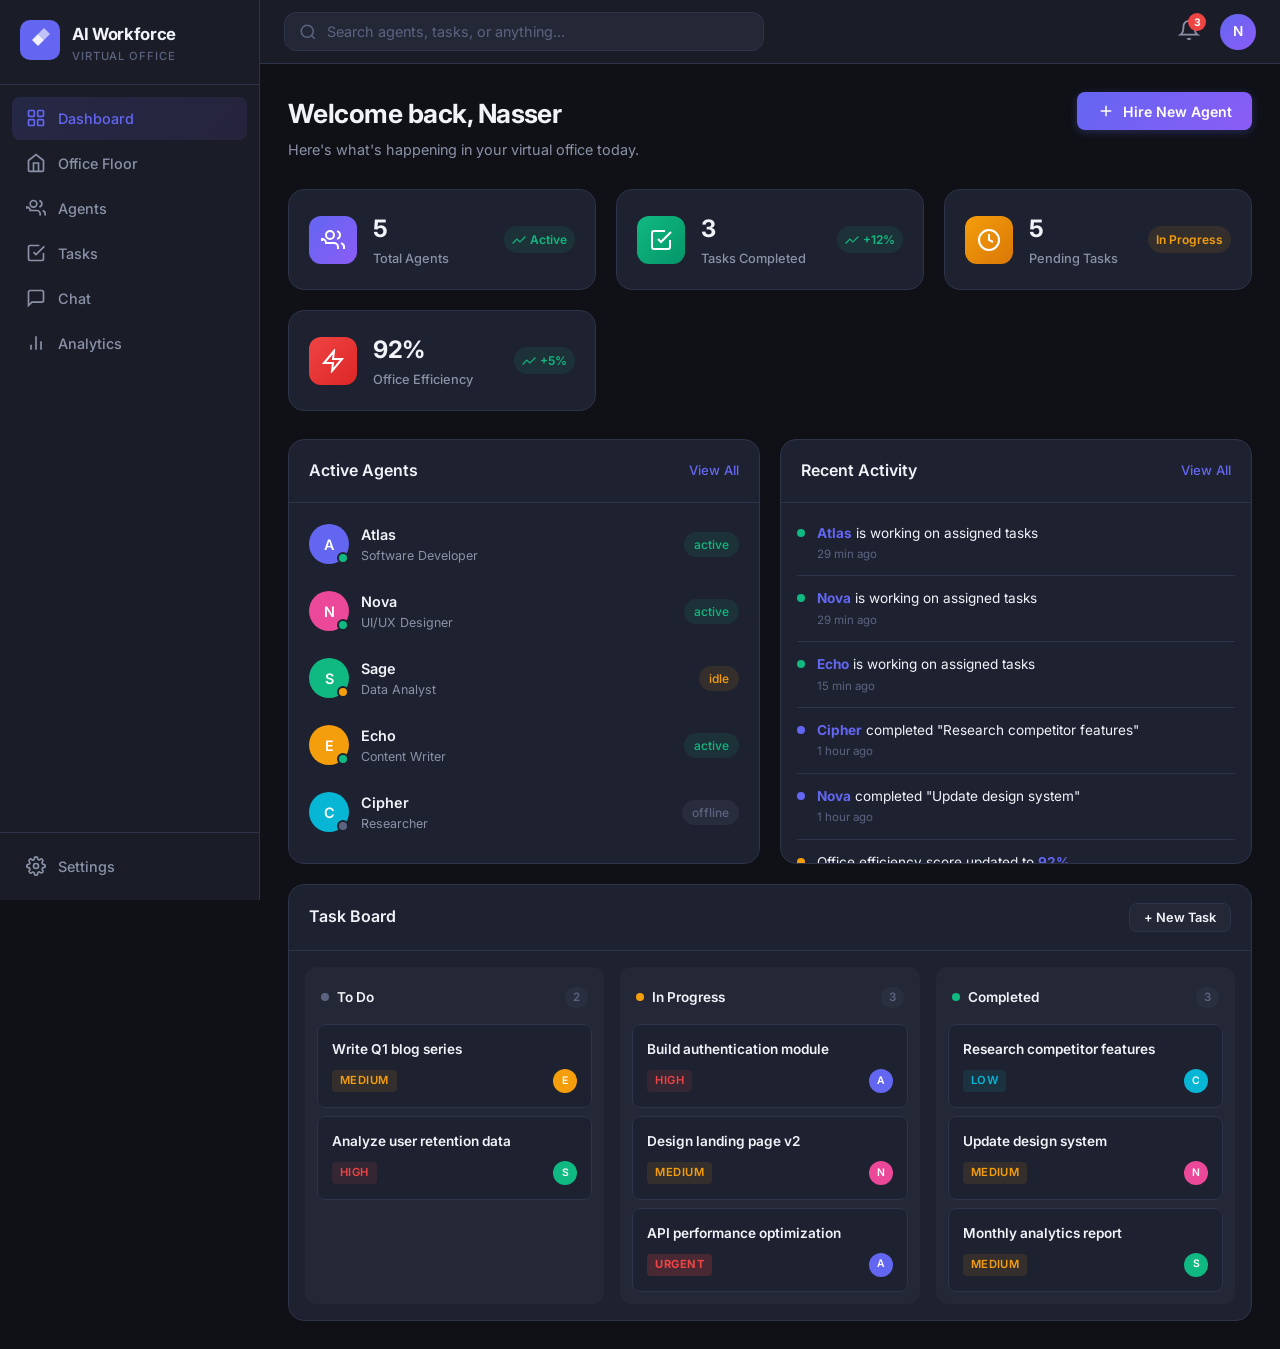
==== index.html @ 21334787 "Add AI Workforce virtual office web app with interactive floor plan Full interactive web application" ====
<!DOCTYPE html>
<html lang="en">
<head>
    <meta charset="UTF-8">
    <meta name="viewport" content="width=device-width, initial-scale=1.0">
    <title>AI Workforce — Your Virtual Office</title>
    <meta name="description" content="Manage your AI agents in an interactive virtual office. Hire, assign tasks, chat, and monitor your AI workforce from a beautiful dashboard.">
    <meta name="theme-color" content="#6366f1">
    <meta name="apple-mobile-web-app-capable" content="yes">
    <meta name="apple-mobile-web-app-status-bar-style" content="black-translucent">

    <!-- Open Graph -->
    <meta property="og:title" content="AI Workforce — Your Virtual Office">
    <meta property="og:description" content="Manage your AI agents in an interactive virtual office environment.">
    <meta property="og:type" content="website">

    <!-- PWA -->
    <link rel="manifest" href="manifest.json">
    <link rel="icon" type="image/svg+xml" href="assets/icon-192.svg">
    <link rel="apple-touch-icon" href="assets/icon-192.svg">

    <!-- Styles -->
    <link rel="preconnect" href="https://fonts.googleapis.com">
    <link rel="preconnect" href="https://fonts.gstatic.com" crossorigin>
    <link href="https://fonts.googleapis.com/css2?family=Inter:wght@300;400;500;600;700;800&display=swap" rel="stylesheet">
    <link rel="stylesheet" href="css/styles.css">
</head>
<body>
    <!-- Sidebar Navigation -->
    <aside class="sidebar" id="sidebar">
        <div class="sidebar-brand">
            <div class="brand-icon">
                <svg viewBox="0 0 40 40" fill="none">
                    <rect width="40" height="40" rx="10" fill="url(#brandGrad)"/>
                    <path d="M12 20L18 14L24 20L18 26Z" fill="white" opacity="0.9"/>
                    <path d="M18 14L24 20L30 14L24 8Z" fill="white" opacity="0.6"/>
                    <defs><linearGradient id="brandGrad" x1="0" y1="0" x2="40" y2="40">
                        <stop stop-color="#6366f1"/><stop offset="1" stop-color="#8b5cf6"/>
                    </linearGradient></defs>
                </svg>
            </div>
            <div class="brand-text">
                <span class="brand-name">AI Workforce</span>
                <span class="brand-sub">Virtual Office</span>
            </div>
        </div>

        <nav class="sidebar-nav">
            <a href="#" class="nav-item active" data-page="dashboard" onclick="navigateTo('dashboard')">
                <svg viewBox="0 0 24 24" fill="none" stroke="currentColor" stroke-width="2"><rect x="3" y="3" width="7" height="7" rx="1"/><rect x="14" y="3" width="7" height="7" rx="1"/><rect x="3" y="14" width="7" height="7" rx="1"/><rect x="14" y="14" width="7" height="7" rx="1"/></svg>
                <span>Dashboard</span>
            </a>
            <a href="#" class="nav-item" data-page="office" onclick="navigateTo('office')">
                <svg viewBox="0 0 24 24" fill="none" stroke="currentColor" stroke-width="2"><path d="M3 9l9-7 9 7v11a2 2 0 01-2 2H5a2 2 0 01-2-2V9z"/><path d="M9 22V12h6v10"/></svg>
                <span>Office Floor</span>
            </a>
            <a href="#" class="nav-item" data-page="agents" onclick="navigateTo('agents')">
                <svg viewBox="0 0 24 24" fill="none" stroke="currentColor" stroke-width="2"><path d="M17 21v-2a4 4 0 00-4-4H5a4 4 0 00-4-4v2"/><circle cx="9" cy="7" r="4"/><path d="M23 21v-2a4 4 0 00-3-3.87"/><path d="M16 3.13a4 4 0 010 7.75"/></svg>
                <span>Agents</span>
            </a>
            <a href="#" class="nav-item" data-page="tasks" onclick="navigateTo('tasks')">
                <svg viewBox="0 0 24 24" fill="none" stroke="currentColor" stroke-width="2"><path d="M9 11l3 3L22 4"/><path d="M21 12v7a2 2 0 01-2 2H5a2 2 0 01-2-2V5a2 2 0 012-2h11"/></svg>
                <span>Tasks</span>
            </a>
            <a href="#" class="nav-item" data-page="chat" onclick="navigateTo('chat')">
                <svg viewBox="0 0 24 24" fill="none" stroke="currentColor" stroke-width="2"><path d="M21 15a2 2 0 01-2 2H7l-4 4V5a2 2 0 012-2h14a2 2 0 012 2z"/></svg>
                <span>Chat</span>
            </a>
            <a href="#" class="nav-item" data-page="analytics" onclick="navigateTo('analytics')">
                <svg viewBox="0 0 24 24" fill="none" stroke="currentColor" stroke-width="2"><path d="M18 20V10"/><path d="M12 20V4"/><path d="M6 20v-6"/></svg>
                <span>Analytics</span>
            </a>
        </nav>

        <div class="sidebar-footer">
            <a href="#" class="nav-item" data-page="settings" onclick="navigateTo('settings')">
                <svg viewBox="0 0 24 24" fill="none" stroke="currentColor" stroke-width="2"><circle cx="12" cy="12" r="3"/><path d="M19.4 15a1.65 1.65 0 00.33 1.82l.06.06a2 2 0 010 2.83 2 2 0 01-2.83 0l-.06-.06a1.65 1.65 0 00-1.82-.33 1.65 1.65 0 00-1 1.51V21a2 2 0 01-4 0v-.09A1.65 1.65 0 009 19.4a1.65 1.65 0 00-1.82.33l-.06.06a2 2 0 01-2.83-2.83l.06-.06A1.65 1.65 0 004.68 15a1.65 1.65 0 00-1.51-1H3a2 2 0 010-4h.09A1.65 1.65 0 004.6 9a1.65 1.65 0 00-.33-1.82l-.06-.06a2 2 0 012.83-2.83l.06.06A1.65 1.65 0 009 4.68a1.65 1.65 0 001-1.51V3a2 2 0 014 0v.09a1.65 1.65 0 001 1.51 1.65 1.65 0 001.82-.33l.06-.06a2 2 0 012.83 2.83l-.06.06A1.65 1.65 0 0019.4 9a1.65 1.65 0 001.51 1H21a2 2 0 010 4h-.09a1.65 1.65 0 00-1.51 1z"/></svg>
                <span>Settings</span>
            </a>
        </div>
    </aside>

    <!-- Main Content -->
    <main class="main-content" id="mainContent">
        <!-- Top Bar -->
        <header class="topbar">
            <button class="menu-toggle" onclick="toggleSidebar()">
                <svg viewBox="0 0 24 24" fill="none" stroke="currentColor" stroke-width="2"><line x1="3" y1="12" x2="21" y2="12"/><line x1="3" y1="6" x2="21" y2="6"/><line x1="3" y1="18" x2="21" y2="18"/></svg>
            </button>
            <div class="topbar-search">
                <svg viewBox="0 0 24 24" fill="none" stroke="currentColor" stroke-width="2"><circle cx="11" cy="11" r="8"/><line x1="21" y1="21" x2="16.65" y2="16.65"/></svg>
                <input type="text" placeholder="Search agents, tasks, or anything..." id="globalSearch">
            </div>
            <div class="topbar-actions">
                <button class="topbar-btn notification-btn" onclick="toggleNotifications()">
                    <svg viewBox="0 0 24 24" fill="none" stroke="currentColor" stroke-width="2"><path d="M18 8A6 6 0 006 8c0 7-3 9-3 9h18s-3-2-3-9"/><path d="M13.73 21a2 2 0 01-3.46 0"/></svg>
                    <span class="notification-badge" id="notifBadge">3</span>
                </button>
                <div class="user-avatar" onclick="toggleUserMenu()">
                    <span>N</span>
                </div>
            </div>
        </header>

        <!-- Page Container -->
        <div class="page-container" id="pageContainer">
            <!-- Dashboard Page -->
            <section class="page active" id="page-dashboard">
                <div class="page-header">
                    <div>
                        <h1>Welcome back, Nasser</h1>
                        <p class="page-subtitle">Here's what's happening in your virtual office today.</p>
                    </div>
                    <button class="btn btn-primary" onclick="openModal('hireAgent')">
                        <svg viewBox="0 0 24 24" fill="none" stroke="currentColor" stroke-width="2"><line x1="12" y1="5" x2="12" y2="19"/><line x1="5" y1="12" x2="19" y2="12"/></svg>
                        Hire New Agent
                    </button>
                </div>

                <!-- Stats Cards -->
                <div class="stats-grid">
                    <div class="stat-card">
                        <div class="stat-icon" style="background: linear-gradient(135deg, #6366f1, #8b5cf6)">
                            <svg viewBox="0 0 24 24" fill="none" stroke="white" stroke-width="2"><path d="M17 21v-2a4 4 0 00-4-4H5a4 4 0 00-4-4v2"/><circle cx="9" cy="7" r="4"/><path d="M23 21v-2a4 4 0 00-3-3.87"/><path d="M16 3.13a4 4 0 010 7.75"/></svg>
                        </div>
                        <div class="stat-info">
                            <span class="stat-value" id="totalAgents">0</span>
                            <span class="stat-label">Total Agents</span>
                        </div>
                        <div class="stat-trend up">
                            <svg viewBox="0 0 24 24" fill="none" stroke="currentColor" stroke-width="2"><polyline points="23,6 13.5,15.5 8.5,10.5 1,18"/></svg>
                            <span>Active</span>
                        </div>
                    </div>
                    <div class="stat-card">
                        <div class="stat-icon" style="background: linear-gradient(135deg, #10b981, #059669)">
                            <svg viewBox="0 0 24 24" fill="none" stroke="white" stroke-width="2"><path d="M9 11l3 3L22 4"/><path d="M21 12v7a2 2 0 01-2 2H5a2 2 0 01-2-2V5a2 2 0 012-2h11"/></svg>
                        </div>
                        <div class="stat-info">
                            <span class="stat-value" id="completedTasks">0</span>
                            <span class="stat-label">Tasks Completed</span>
                        </div>
                        <div class="stat-trend up">
                            <svg viewBox="0 0 24 24" fill="none" stroke="currentColor" stroke-width="2"><polyline points="23,6 13.5,15.5 8.5,10.5 1,18"/></svg>
                            <span>+12%</span>
                        </div>
                    </div>
                    <div class="stat-card">
                        <div class="stat-icon" style="background: linear-gradient(135deg, #f59e0b, #d97706)">
                            <svg viewBox="0 0 24 24" fill="none" stroke="white" stroke-width="2"><circle cx="12" cy="12" r="10"/><polyline points="12,6 12,12 16,14"/></svg>
                        </div>
                        <div class="stat-info">
                            <span class="stat-value" id="pendingTasks">0</span>
                            <span class="stat-label">Pending Tasks</span>
                        </div>
                        <div class="stat-trend neutral">
                            <span>In Progress</span>
                        </div>
                    </div>
                    <div class="stat-card">
                        <div class="stat-icon" style="background: linear-gradient(135deg, #ef4444, #dc2626)">
                            <svg viewBox="0 0 24 24" fill="none" stroke="white" stroke-width="2"><path d="M13 2L3 14h9l-1 8 10-12h-9l1-8z"/></svg>
                        </div>
                        <div class="stat-info">
                            <span class="stat-value" id="efficiency">0%</span>
                            <span class="stat-label">Office Efficiency</span>
                        </div>
                        <div class="stat-trend up">
                            <svg viewBox="0 0 24 24" fill="none" stroke="currentColor" stroke-width="2"><polyline points="23,6 13.5,15.5 8.5,10.5 1,18"/></svg>
                            <span>+5%</span>
                        </div>
                    </div>
                </div>

                <!-- Dashboard Content Grid -->
                <div class="dashboard-grid">
                    <!-- Active Agents Panel -->
                    <div class="panel">
                        <div class="panel-header">
                            <h2>Active Agents</h2>
                            <a href="#" onclick="navigateTo('agents')" class="panel-link">View All</a>
                        </div>
                        <div class="agent-list" id="dashboardAgentList">
                            <!-- Populated by JS -->
                        </div>
                    </div>

                    <!-- Recent Activity -->
                    <div class="panel">
                        <div class="panel-header">
                            <h2>Recent Activity</h2>
                            <a href="#" class="panel-link">View All</a>
                        </div>
                        <div class="activity-feed" id="activityFeed">
                            <!-- Populated by JS -->
                        </div>
                    </div>

                    <!-- Task Overview -->
                    <div class="panel full-width">
                        <div class="panel-header">
                            <h2>Task Board</h2>
                            <button class="btn btn-secondary btn-sm" onclick="openModal('newTask')">+ New Task</button>
                        </div>
                        <div class="task-board" id="dashboardTaskBoard">
                            <div class="task-column">
                                <div class="task-column-header">
                                    <span class="task-status-dot pending"></span>
                                    <span>To Do</span>
                                    <span class="task-count" id="todoCount">0</span>
                                </div>
                                <div class="task-list" id="todoTasks"></div>
                            </div>
                            <div class="task-column">
                                <div class="task-column-header">
                                    <span class="task-status-dot in-progress"></span>
                                    <span>In Progress</span>
                                    <span class="task-count" id="progressCount">0</span>
                                </div>
                                <div class="task-list" id="progressTasks"></div>
                            </div>
                            <div class="task-column">
                                <div class="task-column-header">
                                    <span class="task-status-dot completed"></span>
                                    <span>Completed</span>
                                    <span class="task-count" id="completedCount">0</span>
                                </div>
                                <div class="task-list" id="completedTasksList"></div>
                            </div>
                        </div>
                    </div>
                </div>
            </section>

            <!-- Office Floor Page -->
            <section class="page" id="page-office">
                <div class="page-header">
                    <div>
                        <h1>Office Floor</h1>
                        <p class="page-subtitle">Interactive floor plan of your virtual office. Click any desk or room to interact.</p>
                    </div>
                    <div class="floor-legend">
                        <span class="legend-item"><span class="legend-dot" style="background:#10b981"></span> Active</span>
                        <span class="legend-item"><span class="legend-dot" style="background:#f59e0b"></span> Idle</span>
                        <span class="legend-item"><span class="legend-dot" style="background:#5c6380"></span> Offline</span>
                        <span class="legend-item"><span class="legend-dot" style="background:var(--border-color)"></span> Empty</span>
                    </div>
                </div>
                <div class="floor-plan-wrapper">
                    <div class="floor-plan" id="officeFloor">
                        <!-- Rendered by JS as a proper 2D office -->
                    </div>
                </div>
            </section>

            <!-- Agents Page -->
            <section class="page" id="page-agents">
                <div class="page-header">
                    <div>
                        <h1>Agent Management</h1>
                        <p class="page-subtitle">Hire, configure, and manage your AI workforce.</p>
                    </div>
                    <button class="btn btn-primary" onclick="openModal('hireAgent')">
                        <svg viewBox="0 0 24 24" fill="none" stroke="currentColor" stroke-width="2"><line x1="12" y1="5" x2="12" y2="19"/><line x1="5" y1="12" x2="19" y2="12"/></svg>
                        Hire New Agent
                    </button>
                </div>
                <div class="agents-filter-bar">
                    <div class="filter-tabs">
                        <button class="filter-tab active" onclick="filterAgents('all')">All</button>
                        <button class="filter-tab" onclick="filterAgents('active')">Active</button>
                        <button class="filter-tab" onclick="filterAgents('idle')">Idle</button>
                        <button class="filter-tab" onclick="filterAgents('offline')">Offline</button>
                    </div>
                </div>
                <div class="agents-grid" id="agentsGrid">
                    <!-- Populated by JS -->
                </div>
            </section>

            <!-- Tasks Page -->
            <section class="page" id="page-tasks">
                <div class="page-header">
                    <div>
                        <h1>Task Management</h1>
                        <p class="page-subtitle">Assign and track tasks across your AI workforce.</p>
                    </div>
                    <button class="btn btn-primary" onclick="openModal('newTask')">
                        <svg viewBox="0 0 24 24" fill="none" stroke="currentColor" stroke-width="2"><line x1="12" y1="5" x2="12" y2="19"/><line x1="5" y1="12" x2="19" y2="12"/></svg>
                        Create Task
                    </button>
                </div>
                <div class="task-board full-page" id="fullTaskBoard">
                    <!-- Populated by JS -->
                </div>
            </section>

            <!-- Chat Page -->
            <section class="page" id="page-chat">
                <div class="chat-layout">
                    <div class="chat-sidebar">
                        <div class="chat-sidebar-header">
                            <h3>Conversations</h3>
                        </div>
                        <div class="chat-contacts" id="chatContacts">
                            <!-- Populated by JS -->
                        </div>
                    </div>
                    <div class="chat-main">
                        <div class="chat-header" id="chatHeader">
                            <div class="chat-header-info">
                                <div class="chat-avatar">
                                    <span>?</span>
                                </div>
                                <div>
                                    <h3>Select an agent</h3>
                                    <span class="chat-status">Start a conversation</span>
                                </div>
                            </div>
                        </div>
                        <div class="chat-messages" id="chatMessages">
                            <div class="chat-empty">
                                <svg viewBox="0 0 24 24" fill="none" stroke="currentColor" stroke-width="1.5" width="48" height="48"><path d="M21 15a2 2 0 01-2 2H7l-4 4V5a2 2 0 012-2h14a2 2 0 012 2z"/></svg>
                                <p>Select an agent to start chatting</p>
                            </div>
                        </div>
                        <div class="chat-input-area" id="chatInputArea" style="display:none">
                            <input type="text" placeholder="Type a message to your agent..." id="chatInput" onkeypress="handleChatKeypress(event)">
                            <button class="btn btn-primary" onclick="sendChatMessage()">
                                <svg viewBox="0 0 24 24" fill="none" stroke="currentColor" stroke-width="2"><line x1="22" y1="2" x2="11" y2="13"/><polygon points="22,2 15,22 11,13 2,9"/></svg>
                            </button>
                        </div>
                    </div>
                </div>
            </section>

            <!-- Analytics Page -->
            <section class="page" id="page-analytics">
                <div class="page-header">
                    <div>
                        <h1>Analytics</h1>
                        <p class="page-subtitle">Performance metrics and insights for your AI workforce.</p>
                    </div>
                </div>
                <div class="analytics-grid" id="analyticsContent">
                    <!-- Populated by JS -->
                </div>
            </section>

            <!-- Settings Page -->
            <section class="page" id="page-settings">
                <div class="page-header">
                    <div>
                        <h1>Settings</h1>
                        <p class="page-subtitle">Configure your virtual office preferences.</p>
                    </div>
                </div>
                <div class="settings-content" id="settingsContent">
                    <div class="settings-section">
                        <h3>Office Configuration</h3>
                        <div class="setting-row">
                            <div class="setting-info">
                                <span class="setting-label">Office Name</span>
                                <span class="setting-desc">Your virtual office display name</span>
                            </div>
                            <input type="text" class="setting-input" value="Nasser's AI Office" id="officeName">
                        </div>
                        <div class="setting-row">
                            <div class="setting-info">
                                <span class="setting-label">Dark Mode</span>
                                <span class="setting-desc">Toggle dark theme for the interface</span>
                            </div>
                            <label class="toggle-switch">
                                <input type="checkbox" id="darkModeToggle" onchange="toggleDarkMode()">
                                <span class="toggle-slider"></span>
                            </label>
                        </div>
                        <div class="setting-row">
                            <div class="setting-info">
                                <span class="setting-label">Notifications</span>
                                <span class="setting-desc">Receive alerts for agent activities</span>
                            </div>
                            <label class="toggle-switch">
                                <input type="checkbox" checked>
                                <span class="toggle-slider"></span>
                            </label>
                        </div>
                        <div class="setting-row">
                            <div class="setting-info">
                                <span class="setting-label">Auto-assign Tasks</span>
                                <span class="setting-desc">Automatically assign tasks to idle agents</span>
                            </div>
                            <label class="toggle-switch">
                                <input type="checkbox" checked>
                                <span class="toggle-slider"></span>
                            </label>
                        </div>
                    </div>
                </div>
            </section>
        </div>
    </main>

    <!-- Modals -->
    <div class="modal-overlay" id="modalOverlay" onclick="closeModal()">
        <div class="modal" onclick="event.stopPropagation()">
            <!-- Hire Agent Modal -->
            <div class="modal-content" id="modal-hireAgent">
                <div class="modal-header">
                    <h2>Hire New Agent</h2>
                    <button class="modal-close" onclick="closeModal()">&times;</button>
                </div>
                <div class="modal-body">
                    <div class="form-group">
                        <label>Agent Name</label>
                        <input type="text" id="agentName" placeholder="e.g., Alex, Marketing Pro...">
                    </div>
                    <div class="form-group">
                        <label>Role / Department</label>
                        <select id="agentRole">
                            <option value="developer">Software Developer</option>
                            <option value="designer">UI/UX Designer</option>
                            <option value="marketing">Marketing Specialist</option>
                            <option value="analyst">Data Analyst</option>
                            <option value="writer">Content Writer</option>
                            <option value="support">Customer Support</option>
                            <option value="manager">Project Manager</option>
                            <option value="researcher">Researcher</option>
                        </select>
                    </div>
                    <div class="form-group">
                        <label>Personality Style</label>
                        <div class="personality-grid">
                            <label class="personality-option">
                                <input type="radio" name="personality" value="professional" checked>
                                <div class="personality-card">
                                    <span class="personality-icon">💼</span>
                                    <span>Professional</span>
                                </div>
                            </label>
                            <label class="personality-option">
                                <input type="radio" name="personality" value="friendly">
                                <div class="personality-card">
                                    <span class="personality-icon">😊</span>
                                    <span>Friendly</span>
                                </div>
                            </label>
                            <label class="personality-option">
                                <input type="radio" name="personality" value="creative">
                                <div class="personality-card">
                                    <span class="personality-icon">🎨</span>
                                    <span>Creative</span>
                                </div>
                            </label>
                            <label class="personality-option">
                                <input type="radio" name="personality" value="analytical">
                                <div class="personality-card">
                                    <span class="personality-icon">📊</span>
                                    <span>Analytical</span>
                                </div>
                            </label>
                        </div>
                    </div>
                    <div class="form-group">
                        <label>Skills (comma separated)</label>
                        <input type="text" id="agentSkills" placeholder="e.g., Python, Data Analysis, Report Writing">
                    </div>
                    <div class="form-group">
                        <label>Avatar Color</label>
                        <div class="color-picker">
                            <label class="color-option"><input type="radio" name="avatarColor" value="#6366f1" checked><span style="background:#6366f1"></span></label>
                            <label class="color-option"><input type="radio" name="avatarColor" value="#10b981"><span style="background:#10b981"></span></label>
                            <label class="color-option"><input type="radio" name="avatarColor" value="#f59e0b"><span style="background:#f59e0b"></span></label>
                            <label class="color-option"><input type="radio" name="avatarColor" value="#ef4444"><span style="background:#ef4444"></span></label>
                            <label class="color-option"><input type="radio" name="avatarColor" value="#ec4899"><span style="background:#ec4899"></span></label>
                            <label class="color-option"><input type="radio" name="avatarColor" value="#06b6d4"><span style="background:#06b6d4"></span></label>
                        </div>
                    </div>
                </div>
                <div class="modal-footer">
                    <button class="btn btn-secondary" onclick="closeModal()">Cancel</button>
                    <button class="btn btn-primary" onclick="hireAgent()">Hire Agent</button>
                </div>
            </div>

            <!-- New Task Modal -->
            <div class="modal-content" id="modal-newTask" style="display:none">
                <div class="modal-header">
                    <h2>Create New Task</h2>
                    <button class="modal-close" onclick="closeModal()">&times;</button>
                </div>
                <div class="modal-body">
                    <div class="form-group">
                        <label>Task Title</label>
                        <input type="text" id="taskTitle" placeholder="e.g., Write blog post about AI trends">
                    </div>
                    <div class="form-group">
                        <label>Description</label>
                        <textarea id="taskDescription" placeholder="Describe the task in detail..." rows="3"></textarea>
                    </div>
                    <div class="form-group">
                        <label>Assign To</label>
                        <select id="taskAgent">
                            <option value="">-- Select Agent --</option>
                        </select>
                    </div>
                    <div class="form-group">
                        <label>Priority</label>
                        <select id="taskPriority">
                            <option value="low">Low</option>
                            <option value="medium" selected>Medium</option>
                            <option value="high">High</option>
                            <option value="urgent">Urgent</option>
                        </select>
                    </div>
                    <div class="form-group">
                        <label>Deadline</label>
                        <input type="date" id="taskDeadline">
                    </div>
                </div>
                <div class="modal-footer">
                    <button class="btn btn-secondary" onclick="closeModal()">Cancel</button>
                    <button class="btn btn-primary" onclick="createTask()">Create Task</button>
                </div>
            </div>

            <!-- Agent Detail Modal -->
            <div class="modal-content modal-lg" id="modal-agentDetail" style="display:none">
                <div class="modal-header">
                    <h2>Agent Profile</h2>
                    <button class="modal-close" onclick="closeModal()">&times;</button>
                </div>
                <div class="modal-body" id="agentDetailBody">
                    <!-- Populated by JS -->
                </div>
                <div class="modal-footer">
                    <button class="btn btn-danger" onclick="fireAgent()">Terminate Agent</button>
                    <button class="btn btn-secondary" onclick="closeModal()">Close</button>
                </div>
            </div>
        </div>
    </div>

    <!-- Notification Panel -->
    <div class="notification-panel" id="notificationPanel">
        <div class="notification-header">
            <h3>Notifications</h3>
            <button class="btn btn-secondary btn-sm" onclick="clearNotifications()">Clear All</button>
        </div>
        <div class="notification-list" id="notificationList">
            <!-- Populated by JS -->
        </div>
    </div>

    <!-- Toast Container -->
    <div class="toast-container" id="toastContainer"></div>

    <script src="js/app.js"></script>
    <script>
        // Register Service Worker for PWA / offline support
        if ('serviceWorker' in navigator) {
            window.addEventListener('load', () => {
                navigator.serviceWorker.register('./sw.js').catch(() => {});
            });
        }
    </script>
</body>
</html>
---- css/styles.css ----
/* ============================================
   AI Workforce — Virtual Office Styles
   ============================================ */

:root {
    --bg-primary: #0f1117;
    --bg-secondary: #1a1d27;
    --bg-tertiary: #242836;
    --bg-card: #1e2230;
    --bg-hover: #2a2f3f;
    --border-color: #2d3348;
    --text-primary: #f1f3f9;
    --text-secondary: #8b92a8;
    --text-muted: #5c6380;
    --accent-primary: #6366f1;
    --accent-primary-hover: #5457e5;
    --accent-secondary: #8b5cf6;
    --success: #10b981;
    --warning: #f59e0b;
    --danger: #ef4444;
    --info: #06b6d4;
    --sidebar-width: 260px;
    --topbar-height: 64px;
    --radius-sm: 8px;
    --radius-md: 12px;
    --radius-lg: 16px;
    --radius-xl: 20px;
    --shadow-sm: 0 1px 2px rgba(0,0,0,0.3);
    --shadow-md: 0 4px 12px rgba(0,0,0,0.4);
    --shadow-lg: 0 8px 32px rgba(0,0,0,0.5);
    --transition: all 0.25s cubic-bezier(0.4, 0, 0.2, 1);
}

/* Light Mode */
body.light-mode {
    --bg-primary: #f8f9fc;
    --bg-secondary: #ffffff;
    --bg-tertiary: #f0f2f7;
    --bg-card: #ffffff;
    --bg-hover: #f0f2f7;
    --border-color: #e2e5f0;
    --text-primary: #1a1d2d;
    --text-secondary: #64698a;
    --text-muted: #9ca3c0;
    --shadow-sm: 0 1px 2px rgba(0,0,0,0.06);
    --shadow-md: 0 4px 12px rgba(0,0,0,0.08);
    --shadow-lg: 0 8px 32px rgba(0,0,0,0.12);
}

/* Reset & Base */
*, *::before, *::after { margin: 0; padding: 0; box-sizing: border-box; }

html { font-size: 16px; }

body {
    font-family: 'Inter', -apple-system, BlinkMacSystemFont, sans-serif;
    background: var(--bg-primary);
    color: var(--text-primary);
    line-height: 1.6;
    overflow-x: hidden;
    min-height: 100vh;
}

a { color: var(--accent-primary); text-decoration: none; }
input, select, textarea, button { font-family: inherit; }

/* ===== Scrollbar ===== */
::-webkit-scrollbar { width: 6px; height: 6px; }
::-webkit-scrollbar-track { background: transparent; }
::-webkit-scrollbar-thumb { background: var(--border-color); border-radius: 3px; }
::-webkit-scrollbar-thumb:hover { background: var(--text-muted); }

/* ===== Sidebar ===== */
.sidebar {
    position: fixed;
    top: 0;
    left: 0;
    width: var(--sidebar-width);
    height: 100vh;
    background: var(--bg-secondary);
    border-right: 1px solid var(--border-color);
    display: flex;
    flex-direction: column;
    z-index: 100;
    transition: var(--transition);
}

.sidebar-brand {
    display: flex;
    align-items: center;
    gap: 12px;
    padding: 20px 20px 16px;
    border-bottom: 1px solid var(--border-color);
}

.brand-icon svg { width: 40px; height: 40px; }

.brand-text {
    display: flex;
    flex-direction: column;
}

.brand-name {
    font-weight: 700;
    font-size: 1.05rem;
    color: var(--text-primary);
    letter-spacing: -0.02em;
}

.brand-sub {
    font-size: 0.7rem;
    color: var(--text-muted);
    text-transform: uppercase;
    letter-spacing: 0.08em;
    font-weight: 500;
}

.sidebar-nav {
    flex: 1;
    padding: 12px;
    display: flex;
    flex-direction: column;
    gap: 2px;
}

.nav-item {
    display: flex;
    align-items: center;
    gap: 12px;
    padding: 10px 14px;
    border-radius: var(--radius-sm);
    color: var(--text-secondary);
    font-size: 0.9rem;
    font-weight: 500;
    transition: var(--transition);
    cursor: pointer;
}

.nav-item svg { width: 20px; height: 20px; flex-shrink: 0; }

.nav-item:hover {
    background: var(--bg-hover);
    color: var(--text-primary);
}

.nav-item.active {
    background: linear-gradient(135deg, rgba(99,102,241,0.15), rgba(139,92,246,0.1));
    color: var(--accent-primary);
}

.nav-item.active svg { stroke: var(--accent-primary); }

.sidebar-footer {
    padding: 12px;
    border-top: 1px solid var(--border-color);
}

/* ===== Main Content ===== */
.main-content {
    margin-left: var(--sidebar-width);
    min-height: 100vh;
    transition: var(--transition);
}

/* ===== Topbar ===== */
.topbar {
    position: sticky;
    top: 0;
    height: var(--topbar-height);
    background: var(--bg-secondary);
    border-bottom: 1px solid var(--border-color);
    display: flex;
    align-items: center;
    padding: 0 24px;
    gap: 16px;
    z-index: 50;
    backdrop-filter: blur(12px);
}

.menu-toggle {
    display: none;
    background: none;
    border: none;
    color: var(--text-primary);
    cursor: pointer;
    padding: 6px;
}

.menu-toggle svg { width: 24px; height: 24px; }

.topbar-search {
    flex: 1;
    max-width: 480px;
    display: flex;
    align-items: center;
    gap: 10px;
    background: var(--bg-tertiary);
    border: 1px solid var(--border-color);
    border-radius: var(--radius-md);
    padding: 0 14px;
    transition: var(--transition);
}

.topbar-search:focus-within {
    border-color: var(--accent-primary);
    box-shadow: 0 0 0 3px rgba(99,102,241,0.15);
}

.topbar-search svg {
    width: 18px;
    height: 18px;
    color: var(--text-muted);
    flex-shrink: 0;
}

.topbar-search input {
    flex: 1;
    background: none;
    border: none;
    outline: none;
    color: var(--text-primary);
    font-size: 0.9rem;
    padding: 10px 0;
}

.topbar-search input::placeholder { color: var(--text-muted); }

.topbar-actions {
    display: flex;
    align-items: center;
    gap: 12px;
    margin-left: auto;
}

.topbar-btn {
    position: relative;
    background: none;
    border: none;
    color: var(--text-secondary);
    cursor: pointer;
    padding: 8px;
    border-radius: var(--radius-sm);
    transition: var(--transition);
}

.topbar-btn:hover { background: var(--bg-hover); color: var(--text-primary); }
.topbar-btn svg { width: 22px; height: 22px; }

.notification-badge {
    position: absolute;
    top: 2px;
    right: 2px;
    background: var(--danger);
    color: white;
    font-size: 0.65rem;
    font-weight: 700;
    width: 18px;
    height: 18px;
    border-radius: 50%;
    display: flex;
    align-items: center;
    justify-content: center;
}

.user-avatar {
    width: 36px;
    height: 36px;
    border-radius: 50%;
    background: linear-gradient(135deg, var(--accent-primary), var(--accent-secondary));
    display: flex;
    align-items: center;
    justify-content: center;
    font-weight: 600;
    font-size: 0.85rem;
    color: white;
    cursor: pointer;
    transition: var(--transition);
}

.user-avatar:hover { transform: scale(1.08); }

/* ===== Page Container ===== */
.page-container { padding: 28px; }

.page { display: none; animation: fadeIn 0.3s ease; }
.page.active { display: block; }

@keyframes fadeIn {
    from { opacity: 0; transform: translateY(8px); }
    to { opacity: 1; transform: translateY(0); }
}

.page-header {
    display: flex;
    justify-content: space-between;
    align-items: flex-start;
    margin-bottom: 28px;
    flex-wrap: wrap;
    gap: 16px;
}

.page-header h1 {
    font-size: 1.65rem;
    font-weight: 700;
    letter-spacing: -0.02em;
}

.page-subtitle {
    color: var(--text-secondary);
    font-size: 0.9rem;
    margin-top: 4px;
}

/* ===== Buttons ===== */
.btn {
    display: inline-flex;
    align-items: center;
    gap: 8px;
    padding: 10px 20px;
    border: none;
    border-radius: var(--radius-sm);
    font-size: 0.88rem;
    font-weight: 600;
    cursor: pointer;
    transition: var(--transition);
    white-space: nowrap;
}

.btn svg { width: 18px; height: 18px; }

.btn-primary {
    background: linear-gradient(135deg, var(--accent-primary), var(--accent-secondary));
    color: white;
    box-shadow: 0 2px 8px rgba(99,102,241,0.3);
}

.btn-primary:hover {
    transform: translateY(-1px);
    box-shadow: 0 4px 16px rgba(99,102,241,0.4);
}

.btn-secondary {
    background: var(--bg-tertiary);
    color: var(--text-primary);
    border: 1px solid var(--border-color);
}

.btn-secondary:hover { background: var(--bg-hover); }
.btn-secondary.active { border-color: var(--accent-primary); color: var(--accent-primary); }

.btn-danger {
    background: var(--danger);
    color: white;
}

.btn-danger:hover { background: #dc2626; }

.btn-sm { padding: 6px 14px; font-size: 0.8rem; }

/* ===== Stats Grid ===== */
.stats-grid {
    display: grid;
    grid-template-columns: repeat(auto-fit, minmax(240px, 1fr));
    gap: 20px;
    margin-bottom: 28px;
}

.stat-card {
    background: var(--bg-card);
    border: 1px solid var(--border-color);
    border-radius: var(--radius-lg);
    padding: 20px;
    display: flex;
    align-items: center;
    gap: 16px;
    transition: var(--transition);
}

.stat-card:hover {
    transform: translateY(-2px);
    box-shadow: var(--shadow-md);
}

.stat-icon {
    width: 48px;
    height: 48px;
    border-radius: var(--radius-md);
    display: flex;
    align-items: center;
    justify-content: center;
    flex-shrink: 0;
}

.stat-icon svg { width: 24px; height: 24px; }

.stat-info {
    display: flex;
    flex-direction: column;
    flex: 1;
}

.stat-value {
    font-size: 1.5rem;
    font-weight: 700;
    letter-spacing: -0.02em;
}

.stat-label {
    font-size: 0.8rem;
    color: var(--text-secondary);
    font-weight: 500;
}

.stat-trend {
    display: flex;
    align-items: center;
    gap: 4px;
    font-size: 0.75rem;
    font-weight: 600;
    padding: 4px 8px;
    border-radius: 20px;
}

.stat-trend svg { width: 14px; height: 14px; }
.stat-trend.up { background: rgba(16,185,129,0.1); color: var(--success); }
.stat-trend.neutral { background: rgba(245,158,11,0.1); color: var(--warning); }

/* ===== Dashboard Grid ===== */
.dashboard-grid {
    display: grid;
    grid-template-columns: 1fr 1fr;
    gap: 20px;
}

.dashboard-grid .full-width { grid-column: 1 / -1; }

/* ===== Panels ===== */
.panel {
    background: var(--bg-card);
    border: 1px solid var(--border-color);
    border-radius: var(--radius-lg);
    overflow: hidden;
}

.panel-header {
    display: flex;
    justify-content: space-between;
    align-items: center;
    padding: 18px 20px;
    border-bottom: 1px solid var(--border-color);
}

.panel-header h2 {
    font-size: 1rem;
    font-weight: 600;
}

.panel-link {
    font-size: 0.82rem;
    font-weight: 500;
    color: var(--accent-primary);
}

/* ===== Agent List (Dashboard) ===== */
.agent-list { padding: 8px; max-height: 360px; overflow-y: auto; }

.agent-list-item {
    display: flex;
    align-items: center;
    gap: 12px;
    padding: 12px;
    border-radius: var(--radius-sm);
    transition: var(--transition);
    cursor: pointer;
}

.agent-list-item:hover { background: var(--bg-hover); }

.agent-avatar {
    width: 40px;
    height: 40px;
    border-radius: 50%;
    display: flex;
    align-items: center;
    justify-content: center;
    font-weight: 600;
    font-size: 0.9rem;
    color: white;
    flex-shrink: 0;
    position: relative;
}

.agent-status-dot {
    position: absolute;
    bottom: 0;
    right: 0;
    width: 12px;
    height: 12px;
    border-radius: 50%;
    border: 2px solid var(--bg-card);
}

.agent-status-dot.active { background: var(--success); }
.agent-status-dot.idle { background: var(--warning); }
.agent-status-dot.offline { background: var(--text-muted); }

.agent-list-info { flex: 1; min-width: 0; }

.agent-list-name {
    font-weight: 600;
    font-size: 0.9rem;
    white-space: nowrap;
    overflow: hidden;
    text-overflow: ellipsis;
}

.agent-list-role {
    font-size: 0.78rem;
    color: var(--text-secondary);
}

.agent-list-status {
    font-size: 0.75rem;
    font-weight: 500;
    padding: 3px 10px;
    border-radius: 20px;
}

.agent-list-status.active { background: rgba(16,185,129,0.1); color: var(--success); }
.agent-list-status.idle { background: rgba(245,158,11,0.1); color: var(--warning); }
.agent-list-status.offline { background: rgba(92,99,128,0.15); color: var(--text-muted); }

/* ===== Activity Feed ===== */
.activity-feed { padding: 8px 16px; max-height: 360px; overflow-y: auto; }

.activity-item {
    display: flex;
    gap: 12px;
    padding: 12px 0;
    border-bottom: 1px solid var(--border-color);
}

.activity-item:last-child { border-bottom: none; }

.activity-dot {
    width: 8px;
    height: 8px;
    border-radius: 50%;
    margin-top: 6px;
    flex-shrink: 0;
}

.activity-content { flex: 1; }

.activity-text {
    font-size: 0.85rem;
    color: var(--text-primary);
    line-height: 1.5;
}

.activity-text strong { color: var(--accent-primary); }

.activity-time {
    font-size: 0.72rem;
    color: var(--text-muted);
    margin-top: 2px;
}

/* ===== Task Board ===== */
.task-board {
    display: grid;
    grid-template-columns: repeat(3, 1fr);
    gap: 16px;
    padding: 16px;
}

.task-board.full-page {
    padding: 0;
    min-height: calc(100vh - 200px);
}

.task-column {
    background: var(--bg-tertiary);
    border-radius: var(--radius-md);
    padding: 12px;
    min-height: 200px;
}

.task-column-header {
    display: flex;
    align-items: center;
    gap: 8px;
    padding: 8px 4px 16px;
    font-weight: 600;
    font-size: 0.85rem;
}

.task-status-dot {
    width: 8px;
    height: 8px;
    border-radius: 50%;
}

.task-status-dot.pending { background: var(--text-muted); }
.task-status-dot.in-progress { background: var(--warning); }
.task-status-dot.completed { background: var(--success); }

.task-count {
    background: var(--bg-hover);
    padding: 1px 8px;
    border-radius: 10px;
    font-size: 0.72rem;
    color: var(--text-muted);
    margin-left: auto;
}

.task-list { display: flex; flex-direction: column; gap: 8px; }

.task-card {
    background: var(--bg-card);
    border: 1px solid var(--border-color);
    border-radius: var(--radius-sm);
    padding: 14px;
    cursor: pointer;
    transition: var(--transition);
}

.task-card:hover {
    transform: translateY(-1px);
    box-shadow: var(--shadow-sm);
    border-color: var(--accent-primary);
}

.task-card-title {
    font-size: 0.85rem;
    font-weight: 600;
    margin-bottom: 8px;
}

.task-card-meta {
    display: flex;
    justify-content: space-between;
    align-items: center;
}

.task-priority {
    font-size: 0.7rem;
    font-weight: 600;
    padding: 2px 8px;
    border-radius: 4px;
    text-transform: uppercase;
    letter-spacing: 0.04em;
}

.task-priority.low { background: rgba(6,182,212,0.1); color: var(--info); }
.task-priority.medium { background: rgba(245,158,11,0.1); color: var(--warning); }
.task-priority.high { background: rgba(239,68,68,0.1); color: var(--danger); }
.task-priority.urgent { background: rgba(239,68,68,0.2); color: var(--danger); font-weight: 700; }

.task-assignee {
    width: 24px;
    height: 24px;
    border-radius: 50%;
    display: flex;
    align-items: center;
    justify-content: center;
    font-size: 0.65rem;
    font-weight: 600;
    color: white;
}

/* ===== Agents Grid ===== */
.agents-filter-bar {
    margin-bottom: 20px;
}

.filter-tabs {
    display: flex;
    gap: 4px;
    background: var(--bg-tertiary);
    padding: 4px;
    border-radius: var(--radius-sm);
    width: fit-content;
}

.filter-tab {
    padding: 6px 16px;
    border: none;
    background: none;
    color: var(--text-secondary);
    border-radius: 6px;
    cursor: pointer;
    font-size: 0.84rem;
    font-weight: 500;
    transition: var(--transition);
}

.filter-tab.active {
    background: var(--accent-primary);
    color: white;
}

.filter-tab:hover:not(.active) { color: var(--text-primary); }

.agents-grid {
    display: grid;
    grid-template-columns: repeat(auto-fill, minmax(300px, 1fr));
    gap: 20px;
}

.agent-card {
    background: var(--bg-card);
    border: 1px solid var(--border-color);
    border-radius: var(--radius-lg);
    padding: 24px;
    transition: var(--transition);
    cursor: pointer;
    position: relative;
    overflow: hidden;
}

.agent-card::before {
    content: '';
    position: absolute;
    top: 0;
    left: 0;
    right: 0;
    height: 3px;
    background: linear-gradient(90deg, var(--accent-primary), var(--accent-secondary));
    opacity: 0;
    transition: var(--transition);
}

.agent-card:hover {
    transform: translateY(-3px);
    box-shadow: var(--shadow-lg);
    border-color: rgba(99,102,241,0.3);
}

.agent-card:hover::before { opacity: 1; }

.agent-card-header {
    display: flex;
    align-items: center;
    gap: 14px;
    margin-bottom: 16px;
}

.agent-card-avatar {
    width: 52px;
    height: 52px;
    border-radius: 50%;
    display: flex;
    align-items: center;
    justify-content: center;
    font-weight: 700;
    font-size: 1.2rem;
    color: white;
    position: relative;
}

.agent-card-avatar .agent-status-dot {
    width: 14px;
    height: 14px;
    border-width: 2px;
}

.agent-card-name {
    font-weight: 700;
    font-size: 1.05rem;
}

.agent-card-role {
    font-size: 0.82rem;
    color: var(--text-secondary);
}

.agent-card-stats {
    display: grid;
    grid-template-columns: 1fr 1fr 1fr;
    gap: 12px;
    margin-bottom: 16px;
    padding: 14px 0;
    border-top: 1px solid var(--border-color);
    border-bottom: 1px solid var(--border-color);
}

.agent-stat {
    text-align: center;
}

.agent-stat-value {
    font-weight: 700;
    font-size: 1.1rem;
    color: var(--text-primary);
}

.agent-stat-label {
    font-size: 0.7rem;
    color: var(--text-muted);
    text-transform: uppercase;
    letter-spacing: 0.04em;
}

.agent-card-skills {
    display: flex;
    flex-wrap: wrap;
    gap: 6px;
}

.skill-tag {
    font-size: 0.72rem;
    padding: 3px 10px;
    border-radius: 20px;
    background: var(--bg-tertiary);
    color: var(--text-secondary);
    font-weight: 500;
}

/* ===== Office Floor Plan ===== */
.floor-legend {
    display: flex;
    gap: 16px;
    align-items: center;
    flex-wrap: wrap;
}

.legend-item {
    display: flex;
    align-items: center;
    gap: 6px;
    font-size: 0.78rem;
    color: var(--text-secondary);
    font-weight: 500;
}

.legend-dot {
    width: 10px;
    height: 10px;
    border-radius: 50%;
    display: inline-block;
}

.floor-plan-wrapper {
    background: var(--bg-card);
    border: 1px solid var(--border-color);
    border-radius: var(--radius-lg);
    padding: 24px;
    overflow-x: auto;
    min-height: calc(100vh - 220px);
}

.floor-plan {
    position: relative;
    width: 100%;
    min-width: 900px;
    height: 620px;
    background:
        radial-gradient(circle at 1px 1px, var(--border-color) 0.5px, transparent 0.5px);
    background-size: 24px 24px;
    border: 2px solid var(--border-color);
    border-radius: var(--radius-md);
}

/* Rooms */
.fp-room {
    position: absolute;
    border: 2px solid var(--border-color);
    border-radius: var(--radius-sm);
    background: var(--bg-secondary);
    transition: var(--transition);
}

.fp-room:hover {
    border-color: rgba(99,102,241,0.3);
}

.fp-room-label {
    position: absolute;
    top: 8px;
    left: 12px;
    font-size: 0.68rem;
    font-weight: 700;
    text-transform: uppercase;
    letter-spacing: 0.08em;
    color: var(--text-muted);
    pointer-events: none;
    white-space: nowrap;
}

/* Desk */
.fp-desk {
    position: absolute;
    width: 110px;
    height: 60px;
    border-radius: 6px;
    background: var(--bg-tertiary);
    border: 2px solid var(--border-color);
    cursor: pointer;
    transition: var(--transition);
    display: flex;
    align-items: center;
    justify-content: center;
}

.fp-desk:hover {
    border-color: var(--accent-primary);
    box-shadow: 0 0 16px rgba(99,102,241,0.2);
    transform: scale(1.04);
    z-index: 10;
}

.fp-desk.occupied {
    border-color: rgba(99,102,241,0.35);
    background: rgba(99,102,241,0.06);
}

.fp-desk.empty {
    border-style: dashed;
    opacity: 0.45;
}

.fp-desk.empty:hover {
    opacity: 0.85;
}

/* Agent sitting at desk */
.fp-agent {
    display: flex;
    flex-direction: column;
    align-items: center;
    gap: 2px;
    pointer-events: none;
}

.fp-agent-avatar {
    width: 32px;
    height: 32px;
    border-radius: 50%;
    display: flex;
    align-items: center;
    justify-content: center;
    font-weight: 700;
    font-size: 0.78rem;
    color: white;
    position: relative;
    box-shadow: 0 2px 8px rgba(0,0,0,0.3);
}

.fp-agent-avatar .fp-status {
    position: absolute;
    bottom: -1px;
    right: -1px;
    width: 10px;
    height: 10px;
    border-radius: 50%;
    border: 2px solid var(--bg-tertiary);
}

.fp-status.active { background: #10b981; }
.fp-status.idle { background: #f59e0b; }
.fp-status.offline { background: #5c6380; }

.fp-agent-name {
    font-size: 0.62rem;
    font-weight: 600;
    color: var(--text-primary);
    white-space: nowrap;
    max-width: 100px;
    overflow: hidden;
    text-overflow: ellipsis;
    text-align: center;
}

/* Chair (the semicircle behind the desk) */
.fp-chair {
    position: absolute;
    width: 28px;
    height: 14px;
    border-radius: 0 0 14px 14px;
    background: var(--bg-hover);
    border: 1.5px solid var(--border-color);
    border-top: none;
    pointer-events: none;
}

.fp-chair.bottom { bottom: -16px; left: 50%; transform: translateX(-50%); }
.fp-chair.top { top: -16px; left: 50%; transform: translateX(-50%) rotate(180deg); }
.fp-chair.left { top: 50%; left: -16px; transform: translateY(-50%) rotate(90deg); }
.fp-chair.right { top: 50%; right: -16px; transform: translateY(-50%) rotate(-90deg); }

/* Desk tooltip */
.fp-tooltip {
    position: absolute;
    bottom: calc(100% + 12px);
    left: 50%;
    transform: translateX(-50%);
    background: var(--bg-secondary);
    border: 1px solid var(--border-color);
    border-radius: var(--radius-sm);
    padding: 10px 14px;
    white-space: nowrap;
    font-size: 0.78rem;
    box-shadow: var(--shadow-lg);
    opacity: 0;
    pointer-events: none;
    transition: opacity 0.2s ease;
    z-index: 50;
}

.fp-tooltip::after {
    content: '';
    position: absolute;
    top: 100%;
    left: 50%;
    transform: translateX(-50%);
    border: 6px solid transparent;
    border-top-color: var(--border-color);
}

.fp-desk:hover .fp-tooltip {
    opacity: 1;
}

.fp-tooltip-name { font-weight: 700; color: var(--text-primary); }
.fp-tooltip-role { color: var(--text-secondary); margin-top: 2px; }
.fp-tooltip-task { color: var(--accent-primary); margin-top: 4px; font-style: italic; }

/* Room furniture / decor */
.fp-table {
    position: absolute;
    background: var(--bg-hover);
    border: 2px solid var(--border-color);
    border-radius: 8px;
}

.fp-plant {
    position: absolute;
    width: 18px;
    height: 18px;
    border-radius: 50%;
    background: rgba(16,185,129,0.25);
    border: 2px solid rgba(16,185,129,0.4);
}

.fp-label {
    position: absolute;
    font-size: 0.6rem;
    color: var(--text-muted);
    font-weight: 600;
    text-transform: uppercase;
    letter-spacing: 0.06em;
    pointer-events: none;
    white-space: nowrap;
}

/* Walls / corridors */
.fp-wall {
    position: absolute;
    background: var(--border-color);
}

.fp-wall.h { height: 2px; }
.fp-wall.v { width: 2px; }

/* Door openings */
.fp-door {
    position: absolute;
    background: var(--bg-primary);
    z-index: 2;
}

/* Animated pulse for active agents */
@keyframes agentPulse {
    0%, 100% { box-shadow: 0 0 0 0 rgba(16,185,129,0.4); }
    50% { box-shadow: 0 0 0 6px rgba(16,185,129,0); }
}

.fp-agent-avatar.pulse {
    animation: agentPulse 2.5s infinite;
}

/* Empty desk plus icon */
.fp-empty-plus {
    color: var(--text-muted);
    font-size: 1.2rem;
    font-weight: 300;
}

/* Water cooler / coffee machine decorations */
.fp-appliance {
    position: absolute;
    width: 20px;
    height: 20px;
    border-radius: 4px;
    background: var(--bg-hover);
    border: 1.5px solid var(--border-color);
    display: flex;
    align-items: center;
    justify-content: center;
    font-size: 0.55rem;
}

/* Responsive floor plan */
@media (max-width: 1024px) {
    .floor-plan { min-width: 700px; height: 520px; }
}

@media (max-width: 768px) {
    .floor-plan-wrapper { padding: 12px; }
    .floor-plan { min-width: 600px; height: 480px; }
}

/* ===== Chat ===== */
.chat-layout {
    display: grid;
    grid-template-columns: 280px 1fr;
    height: calc(100vh - var(--topbar-height) - 56px);
    background: var(--bg-card);
    border: 1px solid var(--border-color);
    border-radius: var(--radius-lg);
    overflow: hidden;
}

.chat-sidebar {
    border-right: 1px solid var(--border-color);
    display: flex;
    flex-direction: column;
}

.chat-sidebar-header {
    padding: 18px 16px;
    border-bottom: 1px solid var(--border-color);
}

.chat-sidebar-header h3 { font-size: 0.95rem; font-weight: 600; }

.chat-contacts { flex: 1; overflow-y: auto; padding: 8px; }

.chat-contact {
    display: flex;
    align-items: center;
    gap: 12px;
    padding: 12px;
    border-radius: var(--radius-sm);
    cursor: pointer;
    transition: var(--transition);
}

.chat-contact:hover { background: var(--bg-hover); }
.chat-contact.active { background: rgba(99,102,241,0.1); }

.chat-contact-avatar {
    width: 40px;
    height: 40px;
    border-radius: 50%;
    display: flex;
    align-items: center;
    justify-content: center;
    font-weight: 600;
    color: white;
    flex-shrink: 0;
    font-size: 0.85rem;
}

.chat-contact-info { flex: 1; min-width: 0; }

.chat-contact-name {
    font-weight: 600;
    font-size: 0.88rem;
    white-space: nowrap;
    overflow: hidden;
    text-overflow: ellipsis;
}

.chat-contact-preview {
    font-size: 0.75rem;
    color: var(--text-muted);
    white-space: nowrap;
    overflow: hidden;
    text-overflow: ellipsis;
}

.chat-main {
    display: flex;
    flex-direction: column;
}

.chat-header {
    padding: 14px 20px;
    border-bottom: 1px solid var(--border-color);
}

.chat-header-info {
    display: flex;
    align-items: center;
    gap: 12px;
}

.chat-avatar {
    width: 36px;
    height: 36px;
    border-radius: 50%;
    background: var(--bg-tertiary);
    display: flex;
    align-items: center;
    justify-content: center;
    font-weight: 600;
    font-size: 0.85rem;
    color: var(--text-muted);
}

.chat-header h3 { font-size: 0.95rem; font-weight: 600; }
.chat-status { font-size: 0.78rem; color: var(--text-muted); }

.chat-messages {
    flex: 1;
    overflow-y: auto;
    padding: 20px;
    display: flex;
    flex-direction: column;
    gap: 12px;
}

.chat-empty {
    display: flex;
    flex-direction: column;
    align-items: center;
    justify-content: center;
    height: 100%;
    color: var(--text-muted);
    gap: 12px;
}

.chat-message {
    max-width: 70%;
    padding: 10px 16px;
    border-radius: var(--radius-md);
    font-size: 0.88rem;
    line-height: 1.5;
    animation: messageIn 0.3s ease;
}

@keyframes messageIn {
    from { opacity: 0; transform: translateY(8px); }
    to { opacity: 1; transform: translateY(0); }
}

.chat-message.sent {
    align-self: flex-end;
    background: linear-gradient(135deg, var(--accent-primary), var(--accent-secondary));
    color: white;
    border-bottom-right-radius: 4px;
}

.chat-message.received {
    align-self: flex-start;
    background: var(--bg-tertiary);
    color: var(--text-primary);
    border-bottom-left-radius: 4px;
}

.chat-message-time {
    font-size: 0.65rem;
    opacity: 0.7;
    margin-top: 4px;
}

.chat-input-area {
    display: flex;
    gap: 10px;
    padding: 16px 20px;
    border-top: 1px solid var(--border-color);
}

.chat-input-area input {
    flex: 1;
    background: var(--bg-tertiary);
    border: 1px solid var(--border-color);
    border-radius: var(--radius-sm);
    padding: 10px 16px;
    color: var(--text-primary);
    font-size: 0.88rem;
    outline: none;
    transition: var(--transition);
}

.chat-input-area input:focus {
    border-color: var(--accent-primary);
}

.chat-input-area .btn { padding: 10px 16px; }

/* ===== Analytics ===== */
.analytics-grid {
    display: grid;
    grid-template-columns: repeat(auto-fit, minmax(340px, 1fr));
    gap: 20px;
}

.analytics-card {
    background: var(--bg-card);
    border: 1px solid var(--border-color);
    border-radius: var(--radius-lg);
    padding: 24px;
}

.analytics-card h3 {
    font-size: 0.95rem;
    font-weight: 600;
    margin-bottom: 16px;
}

.analytics-chart {
    height: 200px;
    display: flex;
    align-items: flex-end;
    gap: 8px;
    padding-top: 16px;
}

.chart-bar {
    flex: 1;
    border-radius: 4px 4px 0 0;
    transition: var(--transition);
    position: relative;
    min-height: 4px;
}

.chart-bar:hover { opacity: 0.8; }

.chart-bar-label {
    position: absolute;
    bottom: -24px;
    left: 50%;
    transform: translateX(-50%);
    font-size: 0.65rem;
    color: var(--text-muted);
    white-space: nowrap;
}

.analytics-metric {
    display: flex;
    justify-content: space-between;
    align-items: center;
    padding: 12px 0;
    border-bottom: 1px solid var(--border-color);
}

.analytics-metric:last-child { border-bottom: none; }

.metric-label {
    font-size: 0.88rem;
    color: var(--text-secondary);
}

.metric-value {
    font-weight: 700;
    font-size: 0.95rem;
}

.progress-bar {
    width: 120px;
    height: 6px;
    background: var(--bg-tertiary);
    border-radius: 3px;
    overflow: hidden;
    margin-left: 12px;
}

.progress-fill {
    height: 100%;
    border-radius: 3px;
    transition: width 0.8s ease;
}

/* ===== Settings ===== */
.settings-content { max-width: 640px; }

.settings-section {
    background: var(--bg-card);
    border: 1px solid var(--border-color);
    border-radius: var(--radius-lg);
    padding: 24px;
    margin-bottom: 20px;
}

.settings-section h3 {
    font-size: 1rem;
    font-weight: 600;
    margin-bottom: 20px;
    padding-bottom: 12px;
    border-bottom: 1px solid var(--border-color);
}

.setting-row {
    display: flex;
    justify-content: space-between;
    align-items: center;
    padding: 14px 0;
    border-bottom: 1px solid var(--border-color);
}

.setting-row:last-child { border-bottom: none; }

.setting-label { font-weight: 500; font-size: 0.9rem; }
.setting-desc { font-size: 0.78rem; color: var(--text-muted); display: block; margin-top: 2px; }

.setting-input {
    background: var(--bg-tertiary);
    border: 1px solid var(--border-color);
    border-radius: var(--radius-sm);
    padding: 8px 14px;
    color: var(--text-primary);
    font-size: 0.88rem;
    outline: none;
    width: 240px;
    transition: var(--transition);
}

.setting-input:focus { border-color: var(--accent-primary); }

/* Toggle Switch */
.toggle-switch {
    position: relative;
    width: 48px;
    height: 26px;
    cursor: pointer;
}

.toggle-switch input { opacity: 0; width: 0; height: 0; }

.toggle-slider {
    position: absolute;
    inset: 0;
    background: var(--bg-tertiary);
    border-radius: 13px;
    transition: var(--transition);
}

.toggle-slider::before {
    content: '';
    position: absolute;
    width: 20px;
    height: 20px;
    border-radius: 50%;
    background: white;
    top: 3px;
    left: 3px;
    transition: var(--transition);
}

.toggle-switch input:checked + .toggle-slider {
    background: var(--accent-primary);
}

.toggle-switch input:checked + .toggle-slider::before {
    transform: translateX(22px);
}

/* ===== Modals ===== */
.modal-overlay {
    position: fixed;
    inset: 0;
    background: rgba(0,0,0,0.6);
    backdrop-filter: blur(4px);
    display: none;
    align-items: center;
    justify-content: center;
    z-index: 200;
    padding: 20px;
}

.modal-overlay.active { display: flex; }

.modal {
    background: var(--bg-secondary);
    border: 1px solid var(--border-color);
    border-radius: var(--radius-xl);
    width: 100%;
    max-width: 520px;
    max-height: 90vh;
    overflow-y: auto;
    animation: modalIn 0.3s ease;
}

.modal-lg { max-width: 680px; }

@keyframes modalIn {
    from { opacity: 0; transform: scale(0.95) translateY(10px); }
    to { opacity: 1; transform: scale(1) translateY(0); }
}

.modal-header {
    display: flex;
    justify-content: space-between;
    align-items: center;
    padding: 20px 24px;
    border-bottom: 1px solid var(--border-color);
}

.modal-header h2 { font-size: 1.1rem; font-weight: 700; }

.modal-close {
    background: none;
    border: none;
    color: var(--text-muted);
    font-size: 1.5rem;
    cursor: pointer;
    padding: 4px 8px;
    line-height: 1;
    border-radius: var(--radius-sm);
    transition: var(--transition);
}

.modal-close:hover { background: var(--bg-hover); color: var(--text-primary); }

.modal-body { padding: 24px; }
.modal-footer {
    padding: 16px 24px;
    border-top: 1px solid var(--border-color);
    display: flex;
    justify-content: flex-end;
    gap: 10px;
}

/* Form Elements */
.form-group { margin-bottom: 18px; }
.form-group label {
    display: block;
    font-size: 0.85rem;
    font-weight: 600;
    margin-bottom: 6px;
    color: var(--text-secondary);
}

.form-group input,
.form-group select,
.form-group textarea {
    width: 100%;
    background: var(--bg-tertiary);
    border: 1px solid var(--border-color);
    border-radius: var(--radius-sm);
    padding: 10px 14px;
    color: var(--text-primary);
    font-size: 0.88rem;
    outline: none;
    transition: var(--transition);
}

.form-group input:focus,
.form-group select:focus,
.form-group textarea:focus {
    border-color: var(--accent-primary);
    box-shadow: 0 0 0 3px rgba(99,102,241,0.15);
}

.form-group textarea { resize: vertical; }

.personality-grid {
    display: grid;
    grid-template-columns: 1fr 1fr;
    gap: 8px;
}

.personality-option input { display: none; }

.personality-card {
    display: flex;
    align-items: center;
    gap: 8px;
    padding: 10px 14px;
    border: 2px solid var(--border-color);
    border-radius: var(--radius-sm);
    cursor: pointer;
    transition: var(--transition);
    font-size: 0.85rem;
    font-weight: 500;
}

.personality-icon { font-size: 1.2rem; }

.personality-option input:checked + .personality-card {
    border-color: var(--accent-primary);
    background: rgba(99,102,241,0.08);
}

.color-picker {
    display: flex;
    gap: 8px;
}

.color-option input { display: none; }

.color-option span {
    display: block;
    width: 32px;
    height: 32px;
    border-radius: 50%;
    cursor: pointer;
    transition: var(--transition);
    border: 3px solid transparent;
}

.color-option input:checked + span {
    border-color: var(--text-primary);
    transform: scale(1.1);
}

/* ===== Notifications Panel ===== */
.notification-panel {
    position: fixed;
    top: var(--topbar-height);
    right: -360px;
    width: 360px;
    height: calc(100vh - var(--topbar-height));
    background: var(--bg-secondary);
    border-left: 1px solid var(--border-color);
    z-index: 90;
    transition: var(--transition);
    display: flex;
    flex-direction: column;
}

.notification-panel.open { right: 0; }

.notification-header {
    display: flex;
    justify-content: space-between;
    align-items: center;
    padding: 18px 16px;
    border-bottom: 1px solid var(--border-color);
}

.notification-header h3 { font-size: 0.95rem; font-weight: 600; }

.notification-list { flex: 1; overflow-y: auto; padding: 8px; }

.notification-item {
    display: flex;
    gap: 12px;
    padding: 14px 12px;
    border-radius: var(--radius-sm);
    transition: var(--transition);
    cursor: pointer;
}

.notification-item:hover { background: var(--bg-hover); }

.notification-icon {
    width: 36px;
    height: 36px;
    border-radius: 50%;
    display: flex;
    align-items: center;
    justify-content: center;
    flex-shrink: 0;
    font-size: 1rem;
}

.notification-body { flex: 1; }

.notification-title {
    font-size: 0.85rem;
    font-weight: 600;
    margin-bottom: 2px;
}

.notification-desc {
    font-size: 0.78rem;
    color: var(--text-secondary);
    line-height: 1.4;
}

.notification-time {
    font-size: 0.7rem;
    color: var(--text-muted);
    margin-top: 4px;
}

/* ===== Toast ===== */
.toast-container {
    position: fixed;
    bottom: 24px;
    right: 24px;
    z-index: 300;
    display: flex;
    flex-direction: column;
    gap: 8px;
}

.toast {
    background: var(--bg-secondary);
    border: 1px solid var(--border-color);
    border-radius: var(--radius-md);
    padding: 14px 20px;
    display: flex;
    align-items: center;
    gap: 10px;
    min-width: 280px;
    box-shadow: var(--shadow-lg);
    animation: toastIn 0.4s ease;
}

@keyframes toastIn {
    from { opacity: 0; transform: translateX(100px); }
    to { opacity: 1; transform: translateX(0); }
}

.toast.success { border-left: 3px solid var(--success); }
.toast.error { border-left: 3px solid var(--danger); }
.toast.info { border-left: 3px solid var(--info); }

.toast-icon { font-size: 1.1rem; }
.toast-text { font-size: 0.85rem; font-weight: 500; }

/* Agent Detail */
.agent-detail-header {
    display: flex;
    align-items: center;
    gap: 20px;
    margin-bottom: 24px;
}

.agent-detail-avatar {
    width: 72px;
    height: 72px;
    border-radius: 50%;
    display: flex;
    align-items: center;
    justify-content: center;
    font-weight: 700;
    font-size: 1.8rem;
    color: white;
}

.agent-detail-name {
    font-size: 1.3rem;
    font-weight: 700;
}

.agent-detail-role {
    color: var(--text-secondary);
    font-size: 0.9rem;
}

.agent-detail-grid {
    display: grid;
    grid-template-columns: 1fr 1fr;
    gap: 16px;
    margin-top: 20px;
}

.detail-stat {
    background: var(--bg-tertiary);
    border-radius: var(--radius-sm);
    padding: 16px;
    text-align: center;
}

.detail-stat-value {
    font-size: 1.5rem;
    font-weight: 700;
}

.detail-stat-label {
    font-size: 0.78rem;
    color: var(--text-muted);
    margin-top: 4px;
}

/* ===== Responsive ===== */
@media (max-width: 768px) {
    .sidebar {
        transform: translateX(-100%);
    }

    .sidebar.open {
        transform: translateX(0);
    }

    .main-content {
        margin-left: 0;
    }

    .menu-toggle {
        display: block;
    }

    .dashboard-grid {
        grid-template-columns: 1fr;
    }

    .task-board {
        grid-template-columns: 1fr;
    }

    .stats-grid {
        grid-template-columns: 1fr 1fr;
    }

    .chat-layout {
        grid-template-columns: 1fr;
    }

    .chat-sidebar {
        display: none;
    }

    .agents-grid {
        grid-template-columns: 1fr;
    }

    .page-header {
        flex-direction: column;
    }
}

@media (max-width: 480px) {
    .stats-grid {
        grid-template-columns: 1fr;
    }

    .page-container {
        padding: 16px;
    }

    .topbar-search {
        display: none;
    }
}
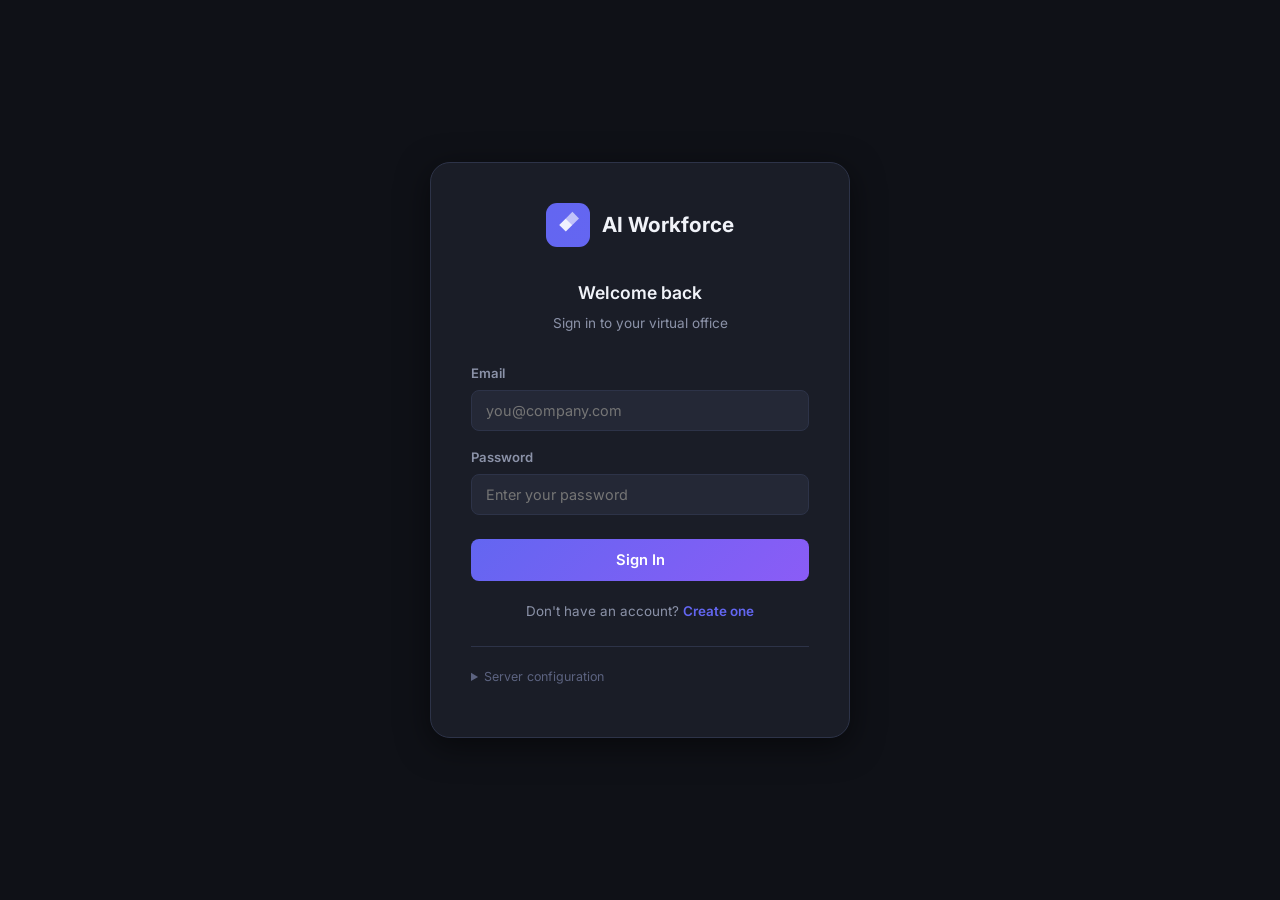
==== commit dd896a92: "Upgrade to production: real AI chat, auth, calendar, FastAPI backend - Add FastAPI backend with JWT " ====
--- a/index.html
+++ b/index.html
@@ -77,6 +77,10 @@
                 <svg viewBox="0 0 24 24" fill="none" stroke="currentColor" stroke-width="2"><circle cx="12" cy="12" r="3"/><path d="M19.4 15a1.65 1.65 0 00.33 1.82l.06.06a2 2 0 010 2.83 2 2 0 01-2.83 0l-.06-.06a1.65 1.65 0 00-1.82-.33 1.65 1.65 0 00-1 1.51V21a2 2 0 01-4 0v-.09A1.65 1.65 0 009 19.4a1.65 1.65 0 00-1.82.33l-.06.06a2 2 0 01-2.83-2.83l.06-.06A1.65 1.65 0 004.68 15a1.65 1.65 0 00-1.51-1H3a2 2 0 010-4h.09A1.65 1.65 0 004.6 9a1.65 1.65 0 00-.33-1.82l-.06-.06a2 2 0 012.83-2.83l.06.06A1.65 1.65 0 009 4.68a1.65 1.65 0 001-1.51V3a2 2 0 014 0v.09a1.65 1.65 0 001 1.51 1.65 1.65 0 001.82-.33l.06-.06a2 2 0 012.83 2.83l-.06.06A1.65 1.65 0 0019.4 9a1.65 1.65 0 001.51 1H21a2 2 0 010 4h-.09a1.65 1.65 0 00-1.51 1z"/></svg>
                 <span>Settings</span>
             </a>
+            <a href="#" class="nav-item" onclick="logout()" style="color: var(--danger);">
+                <svg viewBox="0 0 24 24" fill="none" stroke="currentColor" stroke-width="2"><path d="M9 21H5a2 2 0 01-2-2V5a2 2 0 012-2h4"/><polyline points="16,17 21,12 16,7"/><line x1="21" y1="12" x2="9" y2="12"/></svg>
+                <span>Sign Out</span>
+            </a>
         </div>
     </aside>
 
@@ -108,7 +112,7 @@
             <section class="page active" id="page-dashboard">
                 <div class="page-header">
                     <div>
-                        <h1>Welcome back, Nasser</h1>
+                        <h1>Welcome back, <span id="welcomeName">there</span></h1>
                         <p class="page-subtitle">Here's what's happening in your virtual office today.</p>
                     </div>
                     <button class="btn btn-primary" onclick="openModal('hireAgent')">
@@ -196,6 +200,17 @@
                         </div>
                     </div>
 
+                    <!-- Calendar Events -->
+                    <div class="panel">
+                        <div class="panel-header">
+                            <h2>Calendar</h2>
+                            <a href="#" class="panel-link" onclick="navigateTo('settings')">Settings</a>
+                        </div>
+                        <div class="activity-feed" id="calendarPanel">
+                            <!-- Populated by JS -->
+                        </div>
+                    </div>
+
                     <!-- Task Overview -->
                     <div class="panel full-width">
                         <div class="panel-header">
@@ -394,6 +409,27 @@
                                 <input type="checkbox" checked>
                                 <span class="toggle-slider"></span>
                             </label>
+                        </div>
+                    </div>
+
+                    <div class="settings-section">
+                        <h3>Integrations</h3>
+                        <div class="setting-row">
+                            <div class="setting-info">
+                                <span class="setting-label">Google Calendar</span>
+                                <span class="setting-desc">Sync your calendar events to the dashboard</span>
+                            </div>
+                            <button class="btn btn-secondary btn-sm" id="calendarConnectBtn" onclick="connectCalendar()">Connect</button>
+                        </div>
+                        <div class="setting-row">
+                            <div class="setting-info">
+                                <span class="setting-label">API Server URL</span>
+                                <span class="setting-desc">Backend server address for this application</span>
+                            </div>
+                            <div style="display:flex; gap:8px; align-items:center;">
+                                <input type="url" class="setting-input" id="settingsApiUrl" placeholder="http://localhost:8000" style="width:200px;">
+                                <button class="btn btn-secondary btn-sm" onclick="API.setApiUrl(document.getElementById('settingsApiUrl').value)">Save</button>
+                            </div>
                         </div>
                     </div>
                 </div>
@@ -476,6 +512,10 @@
                             <label class="color-option"><input type="radio" name="avatarColor" value="#06b6d4"><span style="background:#06b6d4"></span></label>
                         </div>
                     </div>
+                    <div class="form-group">
+                        <label>Custom Instructions (optional)</label>
+                        <textarea id="agentSystemPrompt" placeholder="Give this agent special instructions, domain knowledge, or persona details..." rows="3"></textarea>
+                    </div>
                 </div>
                 <div class="modal-footer">
                     <button class="btn btn-secondary" onclick="closeModal()">Cancel</button>
@@ -555,6 +595,7 @@
     <!-- Toast Container -->
     <div class="toast-container" id="toastContainer"></div>
 
+    <script src="js/api.js"></script>
     <script src="js/app.js"></script>
     <script>
         // Register Service Worker for PWA / offline support
--- a/css/styles.css
+++ b/css/styles.css
@@ -1266,6 +1266,29 @@
     margin-top: 4px;
 }
 
+/* Typing indicator */
+.typing-indicator {
+    display: flex;
+    gap: 4px;
+    padding: 4px 0;
+}
+
+.typing-indicator span {
+    width: 8px;
+    height: 8px;
+    border-radius: 50%;
+    background: var(--text-muted);
+    animation: typingBounce 1.4s infinite ease-in-out;
+}
+
+.typing-indicator span:nth-child(2) { animation-delay: 0.2s; }
+.typing-indicator span:nth-child(3) { animation-delay: 0.4s; }
+
+@keyframes typingBounce {
+    0%, 80%, 100% { transform: scale(0.6); opacity: 0.4; }
+    40% { transform: scale(1); opacity: 1; }
+}
+
 .chat-input-area {
     display: flex;
     gap: 10px;
